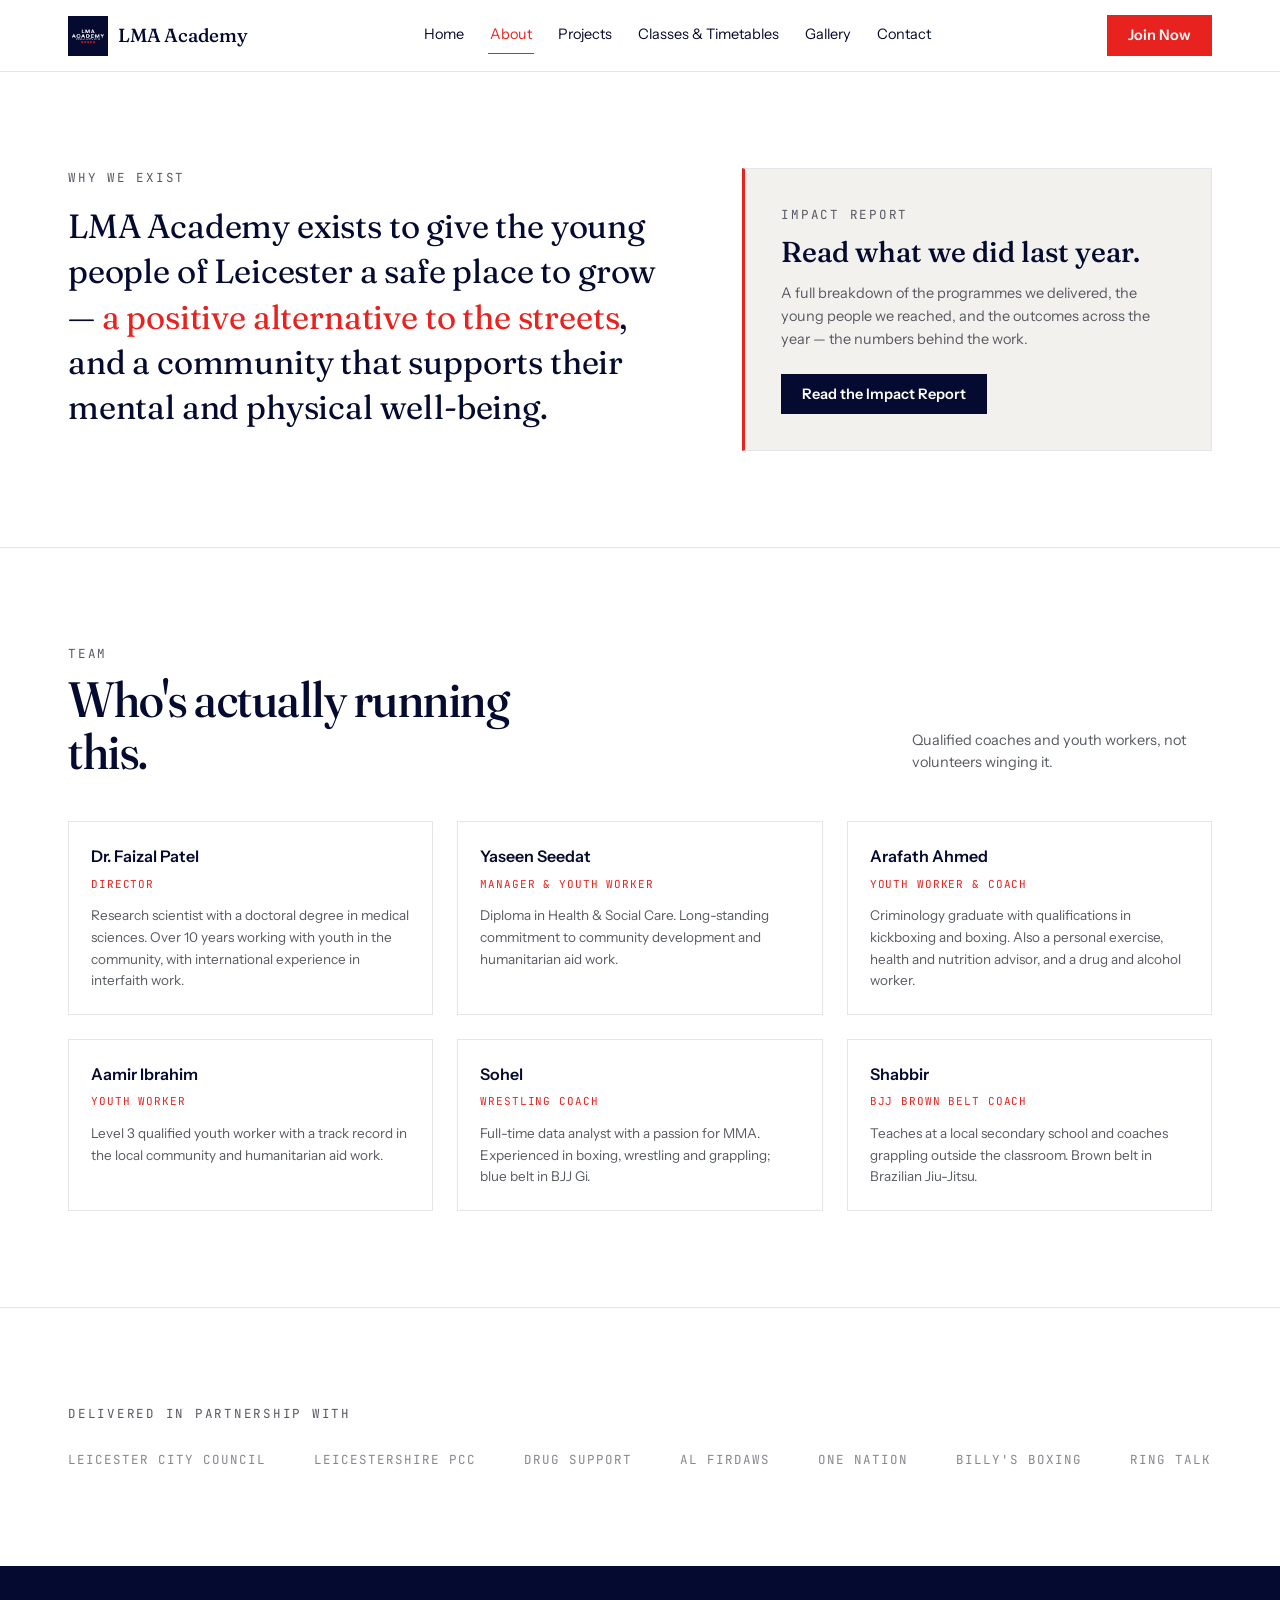
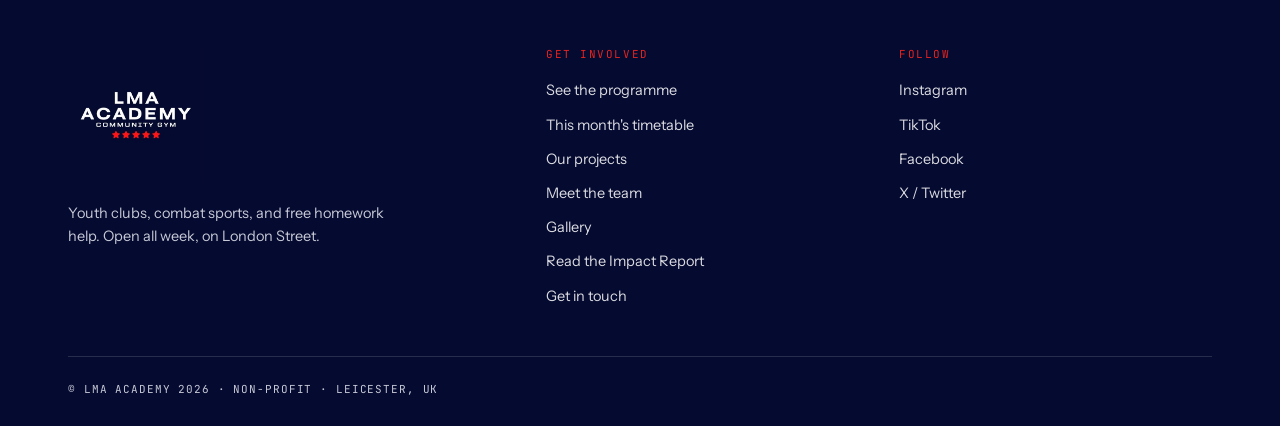
==== about.html @ 25f4a228 "Split site into multi-page layout with shared assets Adds about, projects, classes, gallery and cont" ====
<!doctype html>
<html lang="en">
<head>
<meta charset="utf-8" />
<meta name="viewport" content="width=device-width, initial-scale=1" />
<meta name="color-scheme" content="light only" />
<meta name="supported-color-schemes" content="light" />
<meta name="theme-color" content="#FFFFFF" />
<title>About — LMA Academy, Leicester</title>
<meta name="description" content="Why LMA Academy exists, our Impact Report, and the qualified coaches and youth workers who run it." />
<meta property="og:title" content="About — LMA Academy" />
<meta property="og:description" content="Why LMA Academy exists, our Impact Report, and the team who run it." />
<meta property="og:type" content="website" />
<meta property="og:image" content="https://lmaacademy.org/assets/lma-logo.jpg" />
<link rel="icon" type="image/jpeg" href="assets/lma-logo.jpg" />
<link rel="apple-touch-icon" href="assets/lma-logo.jpg" />

<link rel="preconnect" href="https://fonts.googleapis.com" />
<link rel="preconnect" href="https://fonts.gstatic.com" crossorigin />
<link rel="preload" as="style" href="https://fonts.googleapis.com/css2?family=Fraunces:ital,opsz,wght,SOFT@0,9..144,300..700,30..100;1,9..144,300..700,30..100&family=Instrument+Sans:wght@400;500;600&family=JetBrains+Mono:wght@400;500&display=swap" />
<link href="https://fonts.googleapis.com/css2?family=Fraunces:ital,opsz,wght,SOFT@0,9..144,300..700,30..100;1,9..144,300..700,30..100&family=Instrument+Sans:wght@400;500;600&family=JetBrains+Mono:wght@400;500&display=swap" rel="stylesheet" />
<link rel="stylesheet" href="assets/styles.css" />
</head>
<body>

<a href="#main" class="skip-link">Skip to main content</a>

<header class="top" id="top">
  <div class="top-inner">
    <a href="index.html" class="brand" aria-label="LMA Academy — home">
      <img class="brand-mark" src="assets/lma-logo.jpg" alt="" width="40" height="40" /><span>LMA Academy</span>
    </a>
    <nav class="primary-nav" aria-label="Primary">
      <a href="index.html" class="">Home</a>
      <a href="about.html" aria-current="page" class="is-active">About</a>
      <a href="projects.html" class="">Projects</a>
      <a href="classes.html" class="">Classes & Timetables</a>
      <a href="gallery.html" class="">Gallery</a>
      <a href="contact.html" class="">Contact</a>
    </nav>
    <a href="classes.html" class="btn btn-red">Join Now</a>
    <button class="menu-toggle" id="menuToggle" type="button" aria-expanded="false" aria-controls="mobileNav" aria-label="Open menu">
      <span></span><span></span><span></span>
    </button>
  </div>
</header>

<div class="mobile-nav" id="mobileNav">
  <nav aria-label="Mobile">
    <a href="index.html" class="">Home</a>
    <a href="about.html" aria-current="page" class="is-active">About</a>
    <a href="projects.html" class="">Projects</a>
    <a href="classes.html" class="">Classes & Timetables</a>
    <a href="gallery.html" class="">Gallery</a>
    <a href="contact.html" class="">Contact</a>
  </nav>
</div>

<main id="main">
  <section class="mission-impact" id="impact">
    <div class="wrap mission-grid">
      <div>
        <div class="eyebrow">Why we exist</div>
        <p class="mission-body" style="margin-top:16px;">
          LMA Academy exists to give the young people of Leicester a safe
          place to grow — <span class="emph">a positive alternative to the
          streets</span>, and a community that supports their mental and
          physical well-being.
        </p>
      </div>
      <aside class="impact-card">
        <div class="eyebrow">Impact Report</div>
        <h3 class="impact-title">Read what we did last year.</h3>
        <p class="impact-desc">A full breakdown of the programmes we delivered, the young people we reached, and the outcomes across the year — the numbers behind the work.</p>
        <a class="btn btn-solid" href="https://drive.google.com/file/d/15Q95Gauwquju064zafv_QoonsNqUYyMX/view" target="_blank" rel="noopener">Read the Impact Report</a>
      </aside>
    </div>
  </section>

  <section class="team" id="team">
    <div class="wrap">
      <div class="section-head">
        <div>
          <div class="eyebrow">Team</div>
          <h2 class="section-title">Who's actually running this.</h2>
        </div>
        <p class="section-aside">Qualified coaches and youth workers, not volunteers winging it.</p>
      </div>
      <div class="team-grid">
        <div class="team-card">
          <h3 class="team-name">Dr. Faizal Patel</h3>
          <div class="team-role">Director</div>
          <p class="team-bio">Research scientist with a doctoral degree in medical sciences. Over 10 years working with youth in the community, with international experience in interfaith work.</p>
        </div>
        <div class="team-card">
          <h3 class="team-name">Yaseen Seedat</h3>
          <div class="team-role">Manager &amp; Youth Worker</div>
          <p class="team-bio">Diploma in Health &amp; Social Care. Long-standing commitment to community development and humanitarian aid work.</p>
        </div>
        <div class="team-card">
          <h3 class="team-name">Arafath Ahmed</h3>
          <div class="team-role">Youth Worker &amp; Coach</div>
          <p class="team-bio">Criminology graduate with qualifications in kickboxing and boxing. Also a personal exercise, health and nutrition advisor, and a drug and alcohol worker.</p>
        </div>
        <div class="team-card">
          <h3 class="team-name">Aamir Ibrahim</h3>
          <div class="team-role">Youth Worker</div>
          <p class="team-bio">Level 3 qualified youth worker with a track record in the local community and humanitarian aid work.</p>
        </div>
        <div class="team-card">
          <h3 class="team-name">Sohel</h3>
          <div class="team-role">Wrestling Coach</div>
          <p class="team-bio">Full-time data analyst with a passion for MMA. Experienced in boxing, wrestling and grappling; blue belt in BJJ Gi.</p>
        </div>
        <div class="team-card">
          <h3 class="team-name">Shabbir</h3>
          <div class="team-role">BJJ Brown Belt Coach</div>
          <p class="team-bio">Teaches at a local secondary school and coaches grappling outside the classroom. Brown belt in Brazilian Jiu-Jitsu.</p>
        </div>
      </div>
    </div>
  </section>

  <section class="partners">
    <div class="wrap">
      <div class="eyebrow">Delivered in partnership with</div>
      <div class="partners-row">
        <span class="partner-name" tabindex="0">Leicester City Council</span>
        <span class="partner-name" tabindex="0">Leicestershire PCC</span>
        <span class="partner-name" tabindex="0">Drug Support</span>
        <span class="partner-name" tabindex="0">Al Firdaws</span>
        <span class="partner-name" tabindex="0">One Nation</span>
        <span class="partner-name" tabindex="0">Billy's Boxing</span>
        <span class="partner-name" tabindex="0">Ring Talk</span>
      </div>
    </div>
  </section>

</main>

<footer class="site-footer">
  <div class="wrap">
    <div class="foot-grid">
      <div>
        <img class="foot-brand-mark" src="assets/lma-logo.jpg" alt="LMA Academy — Community Gym" width="500" height="500" loading="lazy" />
        <p class="foot-tagline">Youth clubs, combat sports, and free homework help. Open all week, on London Street.</p>
      </div>
      <div>
        <div class="foot-heading">Get involved</div>
        <ul class="foot-list">
          <li><a href="classes.html">See the programme</a></li>
          <li><a href="classes.html#this-month">This month's timetable</a></li>
          <li><a href="projects.html">Our projects</a></li>
          <li><a href="about.html#team">Meet the team</a></li>
          <li><a href="gallery.html">Gallery</a></li>
          <li><a href="https://drive.google.com/file/d/15Q95Gauwquju064zafv_QoonsNqUYyMX/view" target="_blank" rel="noopener">Read the Impact Report</a></li>
          <li><a href="contact.html">Get in touch</a></li>
        </ul>
      </div>
      <div>
        <div class="foot-heading">Follow</div>
        <ul class="foot-list">
          <li><a href="https://www.instagram.com/lma_academy" target="_blank" rel="noopener">Instagram</a></li>
          <li><a href="https://www.tiktok.com/@lma_academy" target="_blank" rel="noopener">TikTok</a></li>
          <li><a href="https://www.facebook.com/share/ZXQbTFNiikPn39bd/" target="_blank" rel="noopener">Facebook</a></li>
          <li><a href="https://x.com/lmaacademy_" target="_blank" rel="noopener">X / Twitter</a></li>
        </ul>
      </div>
    </div>
    <div class="foot-bottom">
      <span>© LMA Academy <span id="year">2026</span> · Non-profit · Leicester, UK</span>
    </div>
  </div>
</footer>

<script src="assets/site.js"></script>

</body>
</html>
---- assets/styles.css ----
:root{
    color-scheme: light only;

    --paper:        #FFFFFF;
    --paper-2:      #F3F1EE;
    --ink:          #050A30;
    --stone:        #585A63;
    --red:          #E8231F;
    --red-2:        #B81918;
    --rule:         #E4E5EA;
    --grey-on-dark: #C7C9D6;
    --rule-on-dark: rgba(255,255,255,.14);

    --f-display: "Fraunces", ui-serif, "Iowan Old Style", "Palatino Linotype", Georgia, serif;
    --f-body:    "Instrument Sans", ui-sans-serif, -apple-system, "Segoe UI", Helvetica, Arial, sans-serif;
    --f-mono:    "JetBrains Mono", ui-monospace, "SF Mono", Menlo, Consolas, monospace;

    --max: 1240px;
    --gutter: clamp(20px, 4vw, 48px);
    --header-h: 72px;
  }

  *, *::before, *::after{ box-sizing: border-box; }

  html{
    background: #FFFFFF;
    color-scheme: light only;
    -webkit-text-size-adjust: 100%;
    scroll-behavior: smooth;
  }
  body{
    margin: 0;
    background: var(--paper);
    color: var(--ink);
    font-family: var(--f-body);
    font-size: 16px;
    line-height: 1.6;
    -webkit-font-smoothing: antialiased;
    -moz-osx-font-smoothing: grayscale;
    text-rendering: optimizeLegibility;
    font-feature-settings: "ss01" 1, "cv11" 1;
  }
  img{ max-width: 100%; display: block; }
  a{ color: inherit; text-decoration: none; }
  h1,h2,h3,p,ul,figure{ margin: 0; }
  ul{ padding: 0; list-style: none; }

  a:focus-visible, button:focus-visible, iframe:focus-visible{
    outline: 2px solid var(--red);
    outline-offset: 3px;
  }
  ::selection{ background: var(--ink); color: var(--paper); }

  .skip-link{
    position: absolute;
    left: 12px; top: -48px;
    background: var(--ink); color: var(--paper);
    font-family: var(--f-mono); font-size: 13px;
    padding: 10px 16px;
    z-index: 100;
    transition: top .2s ease;
  }
  .skip-link:focus{ top: 12px; }

  .wrap{
    max-width: var(--max);
    margin: 0 auto;
    padding-left: var(--gutter);
    padding-right: var(--gutter);
  }

  .eyebrow{
    font-family: var(--f-mono);
    font-size: 12.5px;
    letter-spacing: .14em;
    text-transform: uppercase;
    color: var(--stone);
  }
  .eyebrow.on-dark{ color: var(--red); }

  /* ── Top bar ─────────────────────────────────────────────── */
  .top{
    position: sticky; top: 0; z-index: 50;
    height: var(--header-h);
    display: flex; align-items: center;
    background: rgba(255,255,255,.90);
    -webkit-backdrop-filter: saturate(140%) blur(10px);
    backdrop-filter: saturate(140%) blur(10px);
    border-bottom: 1px solid var(--rule);
  }
  .top-inner{
    width: 100%;
    max-width: var(--max);
    margin: 0 auto;
    padding: 0 var(--gutter);
    display: flex; align-items: center; justify-content: space-between;
    gap: 20px;
  }
  .brand{
    display: flex; align-items: center; gap: 10px;
    font-family: var(--f-display);
    font-weight: 500;
    font-variation-settings: "opsz" 24, "wght" 500, "SOFT" 40;
    font-size: 19px;
    letter-spacing: -.01em;
    color: var(--ink);
    white-space: nowrap;
  }
  .brand-mark{
    width: 40px;
    height: 40px;
    display: block;
    flex: none;
  }
  .primary-nav{ display: flex; gap: 22px; }
  .primary-nav a{
    font-size: 14.5px; color: var(--ink);
    padding: 6px 2px;
    border-bottom: 1px solid transparent;
    transition: border-color .2s ease;
    white-space: nowrap;
  }
  .primary-nav a:hover{ border-color: var(--stone); }

  .btn{
    display: inline-flex; align-items: center; gap: 8px;
    font-family: var(--f-body);
    font-weight: 600;
    font-size: 14.5px;
    padding: 12px 20px;
    border: 1.5px solid transparent;
    line-height: 1;
    white-space: nowrap;
    transition: background-color .2s ease, color .2s ease, border-color .2s ease;
  }
  .btn-red{ background: var(--red); color: var(--paper); }
  .btn-red:hover{ background: var(--red-2); }
  .btn-solid{ background: var(--ink); color: var(--paper); }
  .btn-solid:hover{ background: #141A40; }
  .btn-ghost{ border-color: var(--ink); color: var(--ink); }
  .btn-ghost:hover{ background: var(--ink); color: var(--paper); }
  .btn-ghost.on-dark{ border-color: var(--paper); color: var(--paper); }
  .btn-ghost.on-dark:hover{ background: var(--paper); color: var(--ink); }

  /* ── Mobile menu ─────────────────────────────────────────── */
  .menu-toggle{
    display: none;
    flex-direction: column; justify-content: center; gap: 5px;
    width: 40px; height: 40px;
    border: 0; background: none; padding: 0;
    cursor: pointer; flex-shrink: 0;
  }
  .menu-toggle span{
    display: block; width: 24px; height: 2px; margin: 0 auto;
    background: var(--ink);
    transition: transform .25s ease, opacity .25s ease;
  }
  .menu-toggle[aria-expanded="true"] span:nth-child(1){ transform: translateY(7px) rotate(45deg); }
  .menu-toggle[aria-expanded="true"] span:nth-child(2){ opacity: 0; }
  .menu-toggle[aria-expanded="true"] span:nth-child(3){ transform: translateY(-7px) rotate(-45deg); }

  .mobile-nav{
    position: fixed;
    top: var(--header-h); left: 0; right: 0; bottom: 0;
    background: var(--paper);
    transform: translateX(100%);
    transition: transform .3s ease;
    z-index: 49;
    overflow-y: auto;
    -webkit-overflow-scrolling: touch;
  }
  .mobile-nav.is-open{ transform: translateX(0); }
  .mobile-nav nav{ display: flex; flex-direction: column; padding: 4px var(--gutter) 40px; }
  .mobile-nav a{
    font-family: var(--f-display);
    font-weight: 500;
    font-variation-settings: "opsz" 40, "wght" 500, "SOFT" 20;
    font-size: 1.7rem;
    color: var(--ink);
    padding: 18px 2px;
    border-bottom: 1px solid var(--rule);
  }

  /* ── Hero ────────────────────────────────────────────────── */
  .hero{ padding: clamp(56px, 9vw, 108px) 0 clamp(40px, 6vw, 64px); }
  .headline{
    font-family: var(--f-display);
    font-weight: 500;
    font-variation-settings: "opsz" 144, "wght" 500, "SOFT" 30;
    font-size: clamp(2.6rem, 2.1rem + 3.4vw, 6.2rem);
    line-height: .98;
    letter-spacing: -.015em;
    max-width: 15ch;
    margin-top: 20px;
  }
  .headline em{
    font-style: italic;
    font-variation-settings: "opsz" 144, "wght" 400, "SOFT" 100;
    color: var(--red);
  }
  .lede{
    font-size: clamp(1.05rem, 1rem + .4vw, 1.25rem);
    line-height: 1.55;
    color: var(--stone);
    max-width: 46ch;
    margin-top: 22px;
  }
  .hero-actions{
    display: flex; flex-wrap: wrap; gap: 14px;
    margin-top: 34px;
  }

  /* ── Section scaffolding ─────────────────────────────────── */
  section{ padding: clamp(56px, 8vw, 96px) 0; }
  .section-head{
    display: flex; justify-content: space-between; align-items: flex-end;
    gap: 24px; flex-wrap: wrap;
    margin-bottom: clamp(28px, 4vw, 44px);
  }
  .section-title{
    font-family: var(--f-display);
    font-weight: 500;
    font-variation-settings: "opsz" 96, "wght" 500, "SOFT" 30;
    font-size: clamp(1.9rem, 1.5rem + 2vw, 3.2rem);
    line-height: 1.04;
    letter-spacing: -.01em;
    max-width: 16ch;
    margin-top: 10px;
  }
  .section-aside{
    font-size: 14.5px; color: var(--stone);
    max-width: 30ch; line-height: 1.5;
    padding-bottom: 4px;
  }

  /* ── Schedule — the signature (weekly, fixed) ────────────── */
  .schedule{ scroll-margin-top: var(--header-h); border-top: 1px solid var(--rule); }
  .fixture-list{ border-top: 1px solid var(--rule); }
  .fixture-row{
    display: grid;
    grid-template-columns: 76px 1fr auto;
    align-items: baseline;
    column-gap: 20px;
    padding: 24px 4px;
    border-bottom: 1px solid var(--rule);
    transition: transform .35s cubic-bezier(.2,.8,.2,1);
  }
  .fixture-row:hover, .fixture-row:focus-within{ transform: translateX(14px); }
  .fixture-day{
    font-family: var(--f-mono);
    font-size: 13px; font-weight: 500;
    letter-spacing: .08em;
    color: var(--red);
    padding-top: 4px;
  }
  .fixture-title{
    font-family: var(--f-display);
    font-weight: 500;
    font-variation-settings: "opsz" 72, "wght" 500, "SOFT" 30;
    font-size: clamp(1.3rem, 1.1rem + 1vw, 1.9rem);
    line-height: 1.1;
  }
  .fixture-meta{
    display: block;
    font-family: var(--f-mono);
    font-size: 12.5px;
    letter-spacing: .04em;
    color: var(--stone);
    margin-top: 6px;
  }
  .fixture-status{
    font-family: var(--f-mono);
    font-size: 12px;
    letter-spacing: .1em;
    text-transform: uppercase;
    color: var(--stone);
    align-self: center;
    padding-top: 4px;
    white-space: nowrap;
  }

  /* ── Full weekly timetable (categorized, real data) ──────── */
  .timetable-full{
    margin-top: clamp(48px, 6vw, 72px);
    padding-top: clamp(40px, 5vw, 56px);
    border-top: 1px solid var(--rule);
  }
  .timetable-full-head{
    display: flex; justify-content: space-between; align-items: flex-end;
    gap: 20px; flex-wrap: wrap;
    margin-bottom: clamp(24px, 3vw, 36px);
  }
  .cat-grid{
    display: grid;
    grid-template-columns: repeat(3, 1fr);
    gap: 36px clamp(24px, 3vw, 40px);
  }
  .category-head{
    display: flex; align-items: baseline; justify-content: space-between;
    gap: 10px;
    border-bottom: 2px solid var(--ink);
    padding-bottom: 8px; margin-bottom: 4px;
  }
  .category-name{ font-family: var(--f-body); font-weight: 600; font-size: 1.02rem; }
  .category-badge{
    font-family: var(--f-mono); font-size: 10px;
    letter-spacing: .06em; text-transform: uppercase;
    color: var(--red); white-space: nowrap;
  }
  .cat-list{ border-top: none; }
  .cat-row{
    display: grid;
    grid-template-columns: 42px 1fr auto;
    align-items: baseline; column-gap: 12px;
    padding: 10px 0;
    border-bottom: 1px solid var(--rule);
  }
  .cat-row .fixture-day{ font-size: 10.5px; padding-top: 1px; }
  .cat-title{ display: block; font-family: var(--f-body); font-weight: 600; font-size: 13.5px; color: var(--ink); }
  .cat-meta{ display: block; font-family: var(--f-mono); font-size: 10.5px; color: var(--stone); margin-top: 2px; }
  .cat-price{ font-family: var(--f-mono); font-size: 11px; font-weight: 500; color: var(--stone); white-space: nowrap; }

  /* ── Membership ──────────────────────────────────────────── */
  .membership{
    margin-top: clamp(40px, 5vw, 56px);
    padding-top: clamp(32px, 4vw, 40px);
    border-top: 1px solid var(--rule);
  }
  .membership-grid{ display: grid; grid-template-columns: repeat(3, 1fr); gap: 24px; margin-top: 22px; }
  .tier-card{ border: 1px solid var(--rule); padding: 22px; }
  .tier-card h4{ font-family: var(--f-body); font-weight: 600; font-size: 14px; margin-bottom: 12px; }
  .tier-row{ display: flex; justify-content: space-between; gap: 12px; font-size: 13.5px; padding: 7px 0; border-bottom: 1px dashed var(--rule); }
  .tier-row:last-child{ border-bottom: none; }
  .membership-note{ font-size: 13.5px; color: var(--stone); margin-top: 22px; max-width: 64ch; line-height: 1.6; }
  .membership-note a{ color: var(--red); text-decoration: underline; }

  /* ── This month — live, sheet-driven ─────────────────────── */
  .month-timetable{ background: var(--paper-2); scroll-margin-top: var(--header-h); }
  .month-state{
    font-size: 14.5px; color: var(--stone);
    padding: 4px 0 20px;
  }
  .month-state:empty{ display: none; }
  .month-row{
    display: grid;
    grid-template-columns: 96px 1fr auto;
    align-items: baseline;
    column-gap: 20px;
    padding: 20px 4px;
    border-bottom: 1px solid var(--rule);
  }
  .month-day{
    font-family: var(--f-mono);
    font-size: 12.5px; font-weight: 500;
    letter-spacing: .06em;
    color: var(--red);
    padding-top: 4px;
    white-space: nowrap;
  }
  .month-row.is-cancelled .fixture-title,
  .month-row.is-cancelled .fixture-meta{ text-decoration: line-through; opacity: .55; }
  .month-row.is-closed{ opacity: .6; }
  .fixture-status.month-tag-cancelled,
  .fixture-status.month-tag-extra{ color: var(--red); }

  /* ── Pillars (dark = black) ──────────────────────────────── */
  .pillars{ background: var(--ink); color: var(--paper); }
  .pillars-grid{
    display: grid; gap: 44px;
    grid-template-columns: repeat(3, 1fr);
  }
  .pillar{ border-top: 1px solid var(--rule-on-dark); padding-top: 22px; }
  .pillar-tag{
    font-family: var(--f-mono);
    font-size: 12px; letter-spacing: .16em; text-transform: uppercase;
    color: var(--red);
  }
  .pillar-name{
    font-family: var(--f-display);
    font-weight: 500;
    font-variation-settings: "opsz" 72, "wght" 500, "SOFT" 30;
    font-size: clamp(1.4rem, 1.2rem + 1vw, 1.9rem);
    margin-top: 10px;
  }
  .pillar-body{
    font-size: 15px; line-height: 1.6;
    color: var(--grey-on-dark);
    max-width: 34ch;
    margin-top: 12px;
  }

  /* ── Projects ────────────────────────────────────────────── */
  .projects{ border-top: 1px solid var(--rule); }
  .projects-grid{
    display: grid;
    grid-template-columns: repeat(4, 1fr);
    gap: 32px 24px;
  }
  .project-tile{ border-top: 2px solid var(--ink); padding-top: 14px; }
  .project-name{ font-family: var(--f-body); font-weight: 600; font-size: 14.5px; }
  .project-desc{ font-size: 13px; line-height: 1.55; color: var(--stone); margin-top: 7px; }

  /* ── Mission + Impact ────────────────────────────────────── */
  .mission-grid{
    display: grid; gap: clamp(32px, 5vw, 72px);
    grid-template-columns: 1.3fr 1fr;
    align-items: start;
  }
  .mission-body{
    font-family: var(--f-display);
    font-weight: 400;
    font-variation-settings: "opsz" 40, "wght" 400, "SOFT" 20;
    font-size: clamp(1.4rem, 1.1rem + 1.4vw, 2.1rem);
    line-height: 1.35;
    letter-spacing: -.005em;
  }
  .mission-body .emph{ font-weight: 500; color: var(--red); }
  .impact-card{
    border: 1px solid var(--rule);
    border-left: 3px solid var(--red);
    background: var(--paper-2);
    padding: clamp(24px, 3vw, 36px);
  }
  .impact-title{
    font-family: var(--f-display);
    font-weight: 500;
    font-variation-settings: "opsz" 40, "wght" 500, "SOFT" 30;
    font-size: clamp(1.4rem, 1.2rem + 1vw, 1.8rem);
    margin-top: 10px;
    line-height: 1.15;
  }
  .impact-desc{
    font-size: 14.5px; line-height: 1.6;
    color: var(--stone);
    margin-top: 14px;
  }
  .impact-card .btn{ margin-top: 22px; }

  /* ── Team ────────────────────────────────────────────────── */
  .team{ border-top: 1px solid var(--rule); }
  .team-grid{ display: grid; grid-template-columns: repeat(3, 1fr); gap: 24px; }
  .team-card{ border: 1px solid var(--rule); padding: 22px; }
  .team-name{ font-family: var(--f-body); font-weight: 600; font-size: 16px; }
  .team-role{
    font-family: var(--f-mono); font-size: 11px;
    letter-spacing: .08em; text-transform: uppercase;
    color: var(--red); margin-top: 6px;
  }
  .team-bio{ font-size: 13.5px; line-height: 1.6; color: var(--stone); margin-top: 12px; }

  /* ── Gallery ─────────────────────────────────────────────── */
  .gallery{ border-top: 1px solid var(--rule); }
  .gallery-grid{
    display: grid;
    grid-template-columns: repeat(4, 1fr);
    gap: 20px;
  }
  .gallery-item{ margin: 0; }
  .gallery-item img{
    width: 100%; aspect-ratio: 4 / 3; object-fit: cover;
    display: block;
    transition: transform .4s ease;
  }
  .gallery-item:hover img, .gallery-item:focus-within img{ transform: scale(1.04); }
  .gallery-item{ overflow: hidden; border: 1px solid var(--rule); }
  .gallery-item figcaption{
    font-family: var(--f-mono); font-size: 11px;
    letter-spacing: .04em; color: var(--stone);
    padding: 10px 2px 0;
  }

  /* ── Partners ────────────────────────────────────────────── */
  .partners{ border-top: 1px solid var(--rule); }
  .partners-row{
    display: flex; flex-wrap: wrap;
    row-gap: 20px; column-gap: clamp(24px, 4vw, 48px);
    margin-top: 26px;
  }
  .partner-name{
    font-family: var(--f-mono);
    font-size: 12.5px;
    letter-spacing: .08em;
    text-transform: uppercase;
    color: var(--stone);
    opacity: .72;
    transition: color .2s ease, opacity .2s ease;
  }
  .partner-name:hover, .partner-name:focus-visible{ color: var(--ink); opacity: 1; }

  /* ── Visit ───────────────────────────────────────────────── */
  .visit{ scroll-margin-top: var(--header-h); }
  .visit-grid{
    display: grid; gap: clamp(32px, 5vw, 64px);
    grid-template-columns: 1fr 1fr;
    align-items: start;
  }
  .visit-list{ margin-top: 8px; }
  .visit-item{
    padding: 16px 0;
    border-bottom: 1px solid var(--rule);
    display: grid; grid-template-columns: 96px 1fr; gap: 16px;
  }
  .visit-label{
    font-family: var(--f-mono); font-size: 12px;
    letter-spacing: .1em; text-transform: uppercase;
    color: var(--stone); padding-top: 3px;
  }
  .visit-value{ font-size: 15.5px; line-height: 1.5; }
  .visit-value a:hover{ text-decoration: underline; text-decoration-color: var(--stone); }
  .map-frame{
    position: relative;
    aspect-ratio: 4 / 3;
    border: 1px solid var(--rule);
    overflow: hidden;
  }
  .map-frame iframe{
    width: 100%; height: 100%; border: 0;
    filter: grayscale(1) contrast(1.05);
    transition: filter .3s ease;
  }
  .map-frame:hover iframe, .map-frame:focus-within iframe{ filter: grayscale(0); }

  /* ── Footer (dark = black) ───────────────────────────────── */
  .site-footer{ background: var(--ink); color: var(--grey-on-dark); padding: clamp(48px,7vw,80px) 0 28px; }
  .foot-grid{
    display: grid; gap: 40px;
    grid-template-columns: 1.4fr 1fr 1fr;
  }
  .foot-brand-mark{
    width: 136px;
    height: auto;
    margin-bottom: 20px;
  }
  .foot-tagline{ max-width: 32ch; font-size: 14.5px; line-height: 1.6; }
  .foot-heading{
    font-family: var(--f-mono); font-size: 11px;
    letter-spacing: .14em; text-transform: uppercase;
    color: var(--red); margin-bottom: 16px;
  }
  .foot-list{ display: flex; flex-direction: column; gap: 11px; font-size: 14.5px; }
  .foot-list a{ color: var(--paper); transition: opacity .2s ease; opacity: .85; }
  .foot-list a:hover{ opacity: 1; text-decoration: underline; }
  .foot-bottom{
    display: flex; justify-content: space-between; flex-wrap: wrap; gap: 12px;
    margin-top: 48px; padding-top: 24px;
    border-top: 1px solid var(--rule-on-dark);
    font-family: var(--f-mono); font-size: 11px;
    letter-spacing: .08em; text-transform: uppercase;
  }

  /* ── Responsive ──────────────────────────────────────────── */
  @media (max-width: 900px){
    .pillars-grid{ grid-template-columns: 1fr; gap: 32px; }
    .mission-grid{ grid-template-columns: 1fr; }
    .visit-grid{ grid-template-columns: 1fr; }
    .foot-grid{ grid-template-columns: 1fr 1fr; }
    .cat-grid{ grid-template-columns: 1fr 1fr; }
    .membership-grid{ grid-template-columns: 1fr; }
    .projects-grid{ grid-template-columns: 1fr 1fr; }
    .team-grid{ grid-template-columns: 1fr 1fr; }
    .gallery-grid{ grid-template-columns: 1fr 1fr; }
  }
  @media (max-width: 780px){
    .primary-nav{ display: none; }
    .menu-toggle{ display: flex; }
  }
  @media (max-width: 560px){
    .foot-grid{ grid-template-columns: 1fr; }
    .fixture-row{ grid-template-columns: 56px 1fr; row-gap: 6px; }
    .fixture-row .fixture-status{ grid-column: 1 / -1; padding-top: 0; }
    .month-row{ grid-template-columns: 68px 1fr; row-gap: 6px; }
    .month-row .fixture-status{ grid-column: 1 / -1; padding-top: 0; }
    .visit-item{ grid-template-columns: 76px 1fr; }
    .cat-grid{ grid-template-columns: 1fr; }
    .projects-grid{ grid-template-columns: 1fr; }
    .team-grid{ grid-template-columns: 1fr; }
    .gallery-grid{ grid-template-columns: 1fr; }
  }

  /* ── Motion ══════════════════════════════════════════════ */
  @media (prefers-reduced-motion: reduce){
    *, *::before, *::after{ transition: none !important; animation: none !important; }
    html{ scroll-behavior: auto; }
  }

  /* ── Anti-forced-dark rescue ═════════════════════════════ */
  @media (prefers-color-scheme: dark){
    html, body{ background: #FFFFFF !important; color: #050A30 !important; }
  }

/* ── Active nav state (multi-page) ──────────────────────── */
.primary-nav a.is-active{ border-color: var(--red); color: var(--red); }
.mobile-nav a.is-active{ color: var(--red); }
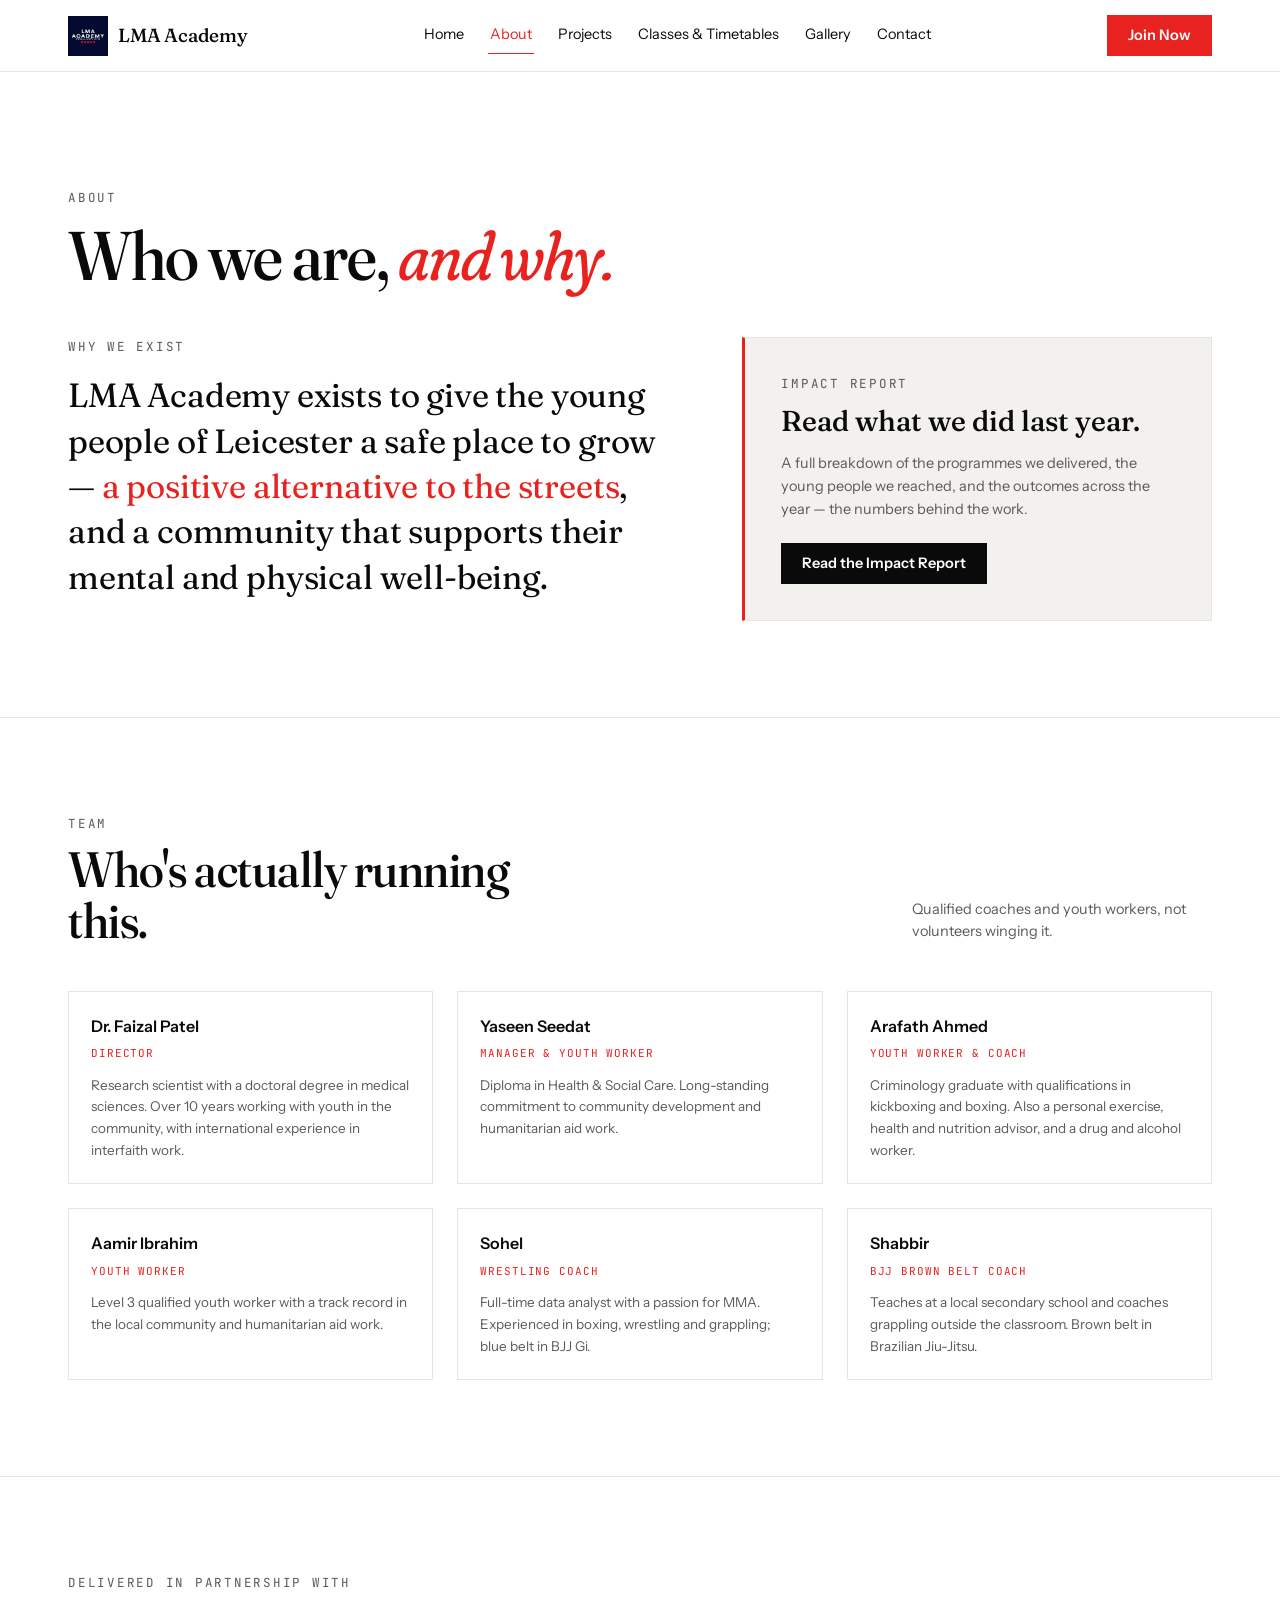
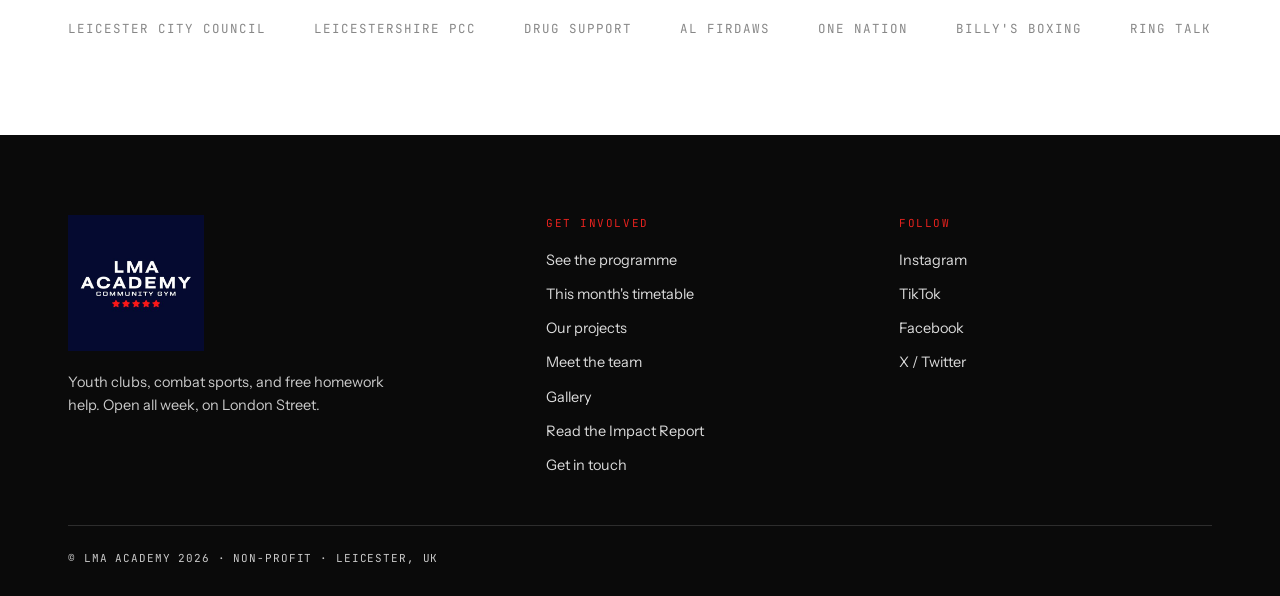
==== commit da5888cf: "Give About, Projects, Classes and Contact hero headings Each page now opens with the .page-hero-head" ====
--- a/about.html
+++ b/about.html
@@ -58,22 +58,28 @@
 
 <main id="main">
   <section class="mission-impact" id="impact">
-    <div class="wrap mission-grid">
-      <div>
-        <div class="eyebrow">Why we exist</div>
-        <p class="mission-body" style="margin-top:16px;">
-          LMA Academy exists to give the young people of Leicester a safe
-          place to grow — <span class="emph">a positive alternative to the
-          streets</span>, and a community that supports their mental and
-          physical well-being.
-        </p>
+    <div class="wrap">
+      <div class="page-hero-head">
+        <div class="eyebrow">About</div>
+        <h1 class="page-hero-title">Who we are, <em>and why.</em></h1>
       </div>
-      <aside class="impact-card">
-        <div class="eyebrow">Impact Report</div>
-        <h3 class="impact-title">Read what we did last year.</h3>
-        <p class="impact-desc">A full breakdown of the programmes we delivered, the young people we reached, and the outcomes across the year — the numbers behind the work.</p>
-        <a class="btn btn-solid" href="https://drive.google.com/file/d/15Q95Gauwquju064zafv_QoonsNqUYyMX/view" target="_blank" rel="noopener">Read the Impact Report</a>
-      </aside>
+      <div class="mission-grid">
+        <div>
+          <div class="eyebrow">Why we exist</div>
+          <p class="mission-body" style="margin-top:16px;">
+            LMA Academy exists to give the young people of Leicester a safe
+            place to grow — <span class="emph">a positive alternative to the
+            streets</span>, and a community that supports their mental and
+            physical well-being.
+          </p>
+        </div>
+        <aside class="impact-card">
+          <div class="eyebrow">Impact Report</div>
+          <h3 class="impact-title">Read what we did last year.</h3>
+          <p class="impact-desc">A full breakdown of the programmes we delivered, the young people we reached, and the outcomes across the year — the numbers behind the work.</p>
+          <a class="btn btn-solid" href="https://drive.google.com/file/d/15Q95Gauwquju064zafv_QoonsNqUYyMX/view" target="_blank" rel="noopener">Read the Impact Report</a>
+        </aside>
+      </div>
     </div>
   </section>
 
--- a/assets/styles.css
+++ b/assets/styles.css
@@ -3,12 +3,12 @@
 
     --paper:        #FFFFFF;
     --paper-2:      #F3F1EE;
-    --ink:          #050A30;
-    --stone:        #585A63;
+    --ink:          #0A0A0A;
+    --stone:        #5A5A5A;
     --red:          #E8231F;
     --red-2:        #B81918;
-    --rule:         #E4E5EA;
-    --grey-on-dark: #C7C9D6;
+    --rule:         #E5E5E5;
+    --grey-on-dark: #C9C9C9;
     --rule-on-dark: rgba(255,255,255,.14);
 
     --f-display: "Fraunces", ui-serif, "Iowan Old Style", "Palatino Linotype", Georgia, serif;
@@ -136,7 +136,7 @@
   .btn-red{ background: var(--red); color: var(--paper); }
   .btn-red:hover{ background: var(--red-2); }
   .btn-solid{ background: var(--ink); color: var(--paper); }
-  .btn-solid:hover{ background: #141A40; }
+  .btn-solid:hover{ background: #262626; }
   .btn-ghost{ border-color: var(--ink); color: var(--ink); }
   .btn-ghost:hover{ background: var(--ink); color: var(--paper); }
   .btn-ghost.on-dark{ border-color: var(--paper); color: var(--paper); }
@@ -331,6 +331,9 @@
   .tier-card h4{ font-family: var(--f-body); font-weight: 600; font-size: 14px; margin-bottom: 12px; }
   .tier-row{ display: flex; justify-content: space-between; gap: 12px; font-size: 13.5px; padding: 7px 0; border-bottom: 1px dashed var(--rule); }
   .tier-row:last-child{ border-bottom: none; }
+  .tier-bronze{ color: #96552A; font-weight: 600; }
+  .tier-silver{ color: #71757A; font-weight: 600; }
+  .tier-gold{ color: #A6811C; font-weight: 600; }
   .membership-note{ font-size: 13.5px; color: var(--stone); margin-top: 22px; max-width: 64ch; line-height: 1.6; }
   .membership-note a{ color: var(--red); text-decoration: underline; }
 
@@ -464,9 +467,27 @@
   .gallery-item:hover img, .gallery-item:focus-within img{ transform: scale(1.04); }
   .gallery-item{ overflow: hidden; border: 1px solid var(--rule); }
   .gallery-item figcaption{
-    font-family: var(--f-mono); font-size: 11px;
-    letter-spacing: .04em; color: var(--stone);
-    padding: 10px 2px 0;
+    font-family: var(--f-body); font-weight: 600; font-size: 14px;
+    color: var(--ink);
+    padding: 12px 2px 0;
+  }
+
+  /* ── Standalone-page hero heading (Gallery, etc.) ─────────── */
+  .page-hero-head{ padding-top: clamp(8px, 2vw, 20px); margin-bottom: clamp(32px, 4vw, 48px); }
+  .page-hero-title{
+    font-family: var(--f-display);
+    font-weight: 500;
+    font-variation-settings: "opsz" 144, "wght" 500, "SOFT" 30;
+    font-size: clamp(2.4rem, 1.9rem + 3vw, 5.2rem);
+    line-height: .98;
+    letter-spacing: -.015em;
+    max-width: 16ch;
+    margin-top: 14px;
+  }
+  .page-hero-title em{
+    font-style: italic;
+    font-variation-settings: "opsz" 144, "wght" 400, "SOFT" 100;
+    color: var(--red);
   }
 
   /* ── Partners ────────────────────────────────────────────── */
@@ -585,7 +606,7 @@
 
   /* ── Anti-forced-dark rescue ═════════════════════════════ */
   @media (prefers-color-scheme: dark){
-    html, body{ background: #FFFFFF !important; color: #050A30 !important; }
+    html, body{ background: #FFFFFF !important; color: #0A0A0A !important; }
   }
 
 /* ── Active nav state (multi-page) ──────────────────────── */
